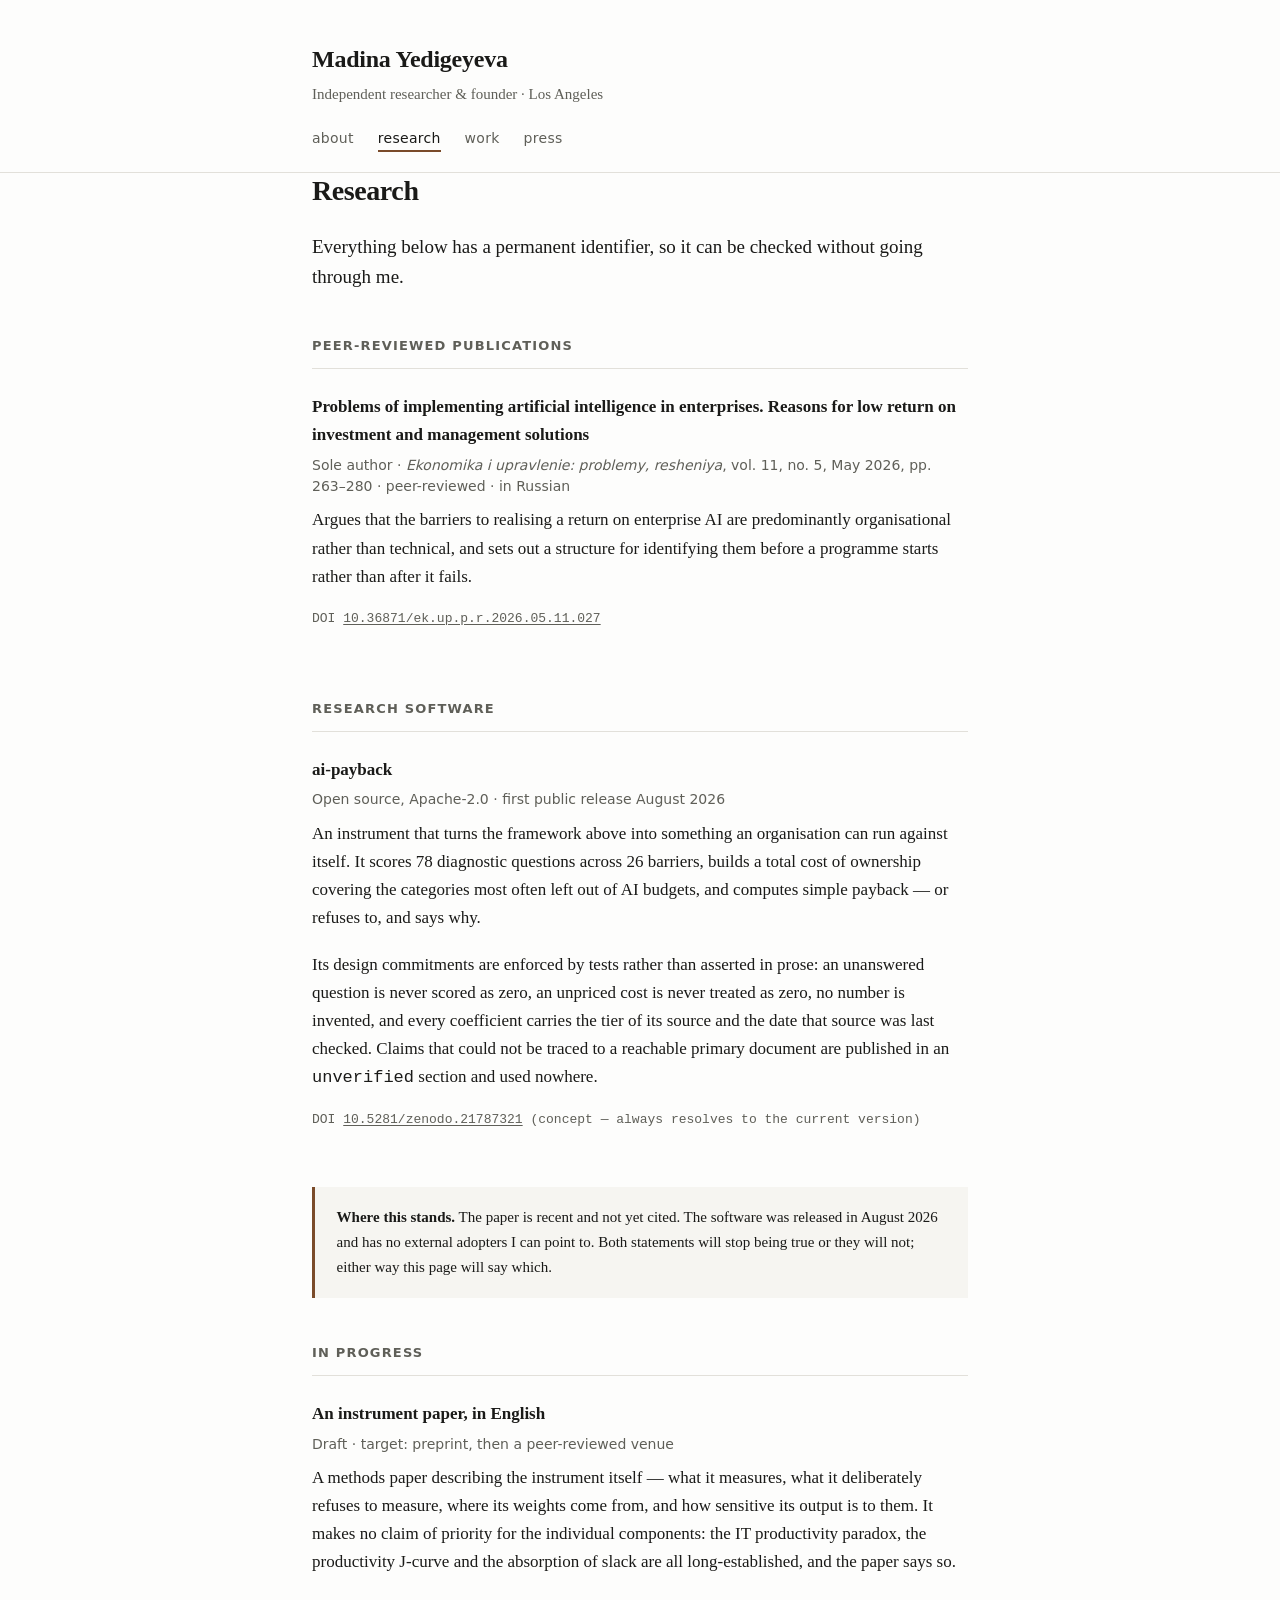
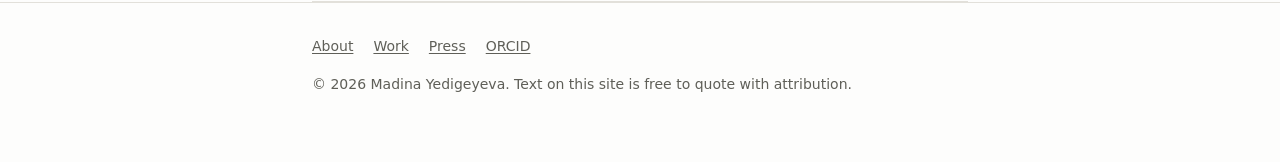
==== research.html @ 942b72ce "Personal site: four static pages, no build step, nothing that cannot be checked Four pages — about, " ====
<!doctype html>
<html lang="en">
<head>
<meta charset="utf-8">
<meta name="viewport" content="width=device-width, initial-scale=1">
<title>Research — Madina Yedigeyeva</title>
<meta name="description" content="Peer-reviewed publications and open research software on the economics of enterprise AI adoption, each with a permanent identifier.">
<link rel="canonical" href="https://madinayedigeyeva.com/research.html">
<link rel="stylesheet" href="style.css">
</head>
<body>

<header>
  <div class="wrap">
    <p class="name"><a href="/">Madina Yedigeyeva</a></p>
    <p class="role">Independent researcher &amp; founder · Los Angeles</p>
    <nav>
      <a href="/">about</a>
      <a href="research.html" aria-current="page">research</a>
      <a href="work.html">work</a>
      <a href="press.html">press</a>
    </nav>
  </div>
</header>

<main class="wrap">

  <h1>Research</h1>

  <p class="lead">
    Everything below has a permanent identifier, so it can be checked without going through me.
  </p>

  <h2>Peer-reviewed publications</h2>

  <div class="item">
    <h3><a href="https://doi.org/10.36871/ek.up.p.r.2026.05.11.027">Problems of implementing
      artificial intelligence in enterprises. Reasons for low return on investment and
      management solutions</a></h3>
    <p class="meta">Sole author · <em>Ekonomika i upravlenie: problemy, resheniya</em>,
      vol. 11, no. 5, May 2026, pp. 263–280 · peer-reviewed · in Russian</p>
    <p>
      Argues that the barriers to realising a return on enterprise AI are predominantly
      organisational rather than technical, and sets out a structure for identifying them
      before a programme starts rather than after it fails.
    </p>
    <p class="ids">DOI <a href="https://doi.org/10.36871/ek.up.p.r.2026.05.11.027">10.36871/ek.up.p.r.2026.05.11.027</a></p>
  </div>

  <h2>Research software</h2>

  <div class="item">
    <h3><a href="https://github.com/madinaedigeeva/ai-payback">ai-payback</a></h3>
    <p class="meta">Open source, Apache-2.0 · first public release August 2026</p>
    <p>
      An instrument that turns the framework above into something an organisation can run
      against itself. It scores 78 diagnostic questions across 26 barriers, builds a total cost
      of ownership covering the categories most often left out of AI budgets, and computes
      simple payback — or refuses to, and says why.
    </p>
    <p>
      Its design commitments are enforced by tests rather than asserted in prose: an unanswered
      question is never scored as zero, an unpriced cost is never treated as zero, no number is
      invented, and every coefficient carries the tier of its source and the date that source
      was last checked. Claims that could not be traced to a reachable primary document are
      published in an <code>unverified</code> section and used nowhere.
    </p>
    <p class="ids">
      DOI <a href="https://doi.org/10.5281/zenodo.21787321">10.5281/zenodo.21787321</a>
      (concept — always resolves to the current version)
    </p>
  </div>

  <div class="note">
    <p>
      <strong>Where this stands.</strong> The paper is recent and not yet cited. The software
      was released in August 2026 and has no external adopters I can point to. Both statements
      will stop being true or they will not; either way this page will say which.
    </p>
  </div>

  <h2>In progress</h2>

  <div class="item">
    <h3>An instrument paper, in English</h3>
    <p class="meta">Draft · target: preprint, then a peer-reviewed venue</p>
    <p>
      A methods paper describing the instrument itself — what it measures, what it deliberately
      refuses to measure, where its weights come from, and how sensitive its output is to them.
      It makes no claim of priority for the individual components: the IT productivity paradox,
      the productivity J-curve and the absorption of slack are all long-established, and the
      paper says so.
    </p>
  </div>

</main>

<footer>
  <div class="wrap">
    <ul>
      <li><a href="/">About</a></li>
      <li><a href="work.html">Work</a></li>
      <li><a href="press.html">Press</a></li>
      <li><a href="https://orcid.org/0009-0009-2774-0897">ORCID</a></li>
    </ul>
    <p>© 2026 Madina Yedigeyeva. Text on this site is free to quote with attribution.</p>
  </div>
</footer>

</body>
</html>
---- style.css ----
/* Madina Yedigeyeva — personal site.
   No framework, no build step, no external requests. One stylesheet, hand-written,
   so that in five years it still renders exactly as it does today. */

:root {
  --bg: #fdfdfc;
  --fg: #1a1a18;
  --muted: #5f5f58;
  --rule: #e2e0da;
  --accent: #7a4b2a;
  --card: #f6f5f1;
  --max: 44rem;
}

@media (prefers-color-scheme: dark) {
  :root {
    --bg: #14140f;
    --fg: #ece9e1;
    --muted: #9b968a;
    --rule: #2e2d26;
    --accent: #d9a273;
    --card: #1c1b15;
  }
}

*, *::before, *::after { box-sizing: border-box; }

html { -webkit-text-size-adjust: 100%; }

body {
  margin: 0;
  background: var(--bg);
  color: var(--fg);
  font: 400 1.0625rem/1.65 ui-serif, Georgia, "Iowan Old Style", "Times New Roman", serif;
  font-synthesis-weight: none;
}

.wrap { max-width: var(--max); margin: 0 auto; padding: 0 1.5rem; }

/* ---------- header ---------- */

header {
  border-bottom: 1px solid var(--rule);
  padding: 2.5rem 0 1.25rem;
}

header .name {
  font-size: 1.5rem;
  font-weight: 600;
  letter-spacing: -0.01em;
  margin: 0 0 0.15rem;
}
header .name a { color: inherit; text-decoration: none; }

header .role {
  margin: 0 0 1.5rem;
  color: var(--muted);
  font-size: 0.9375rem;
}

nav { display: flex; flex-wrap: wrap; gap: 1.5rem; }

nav a {
  font: 500 0.875rem/1 ui-sans-serif, system-ui, -apple-system, "Segoe UI", sans-serif;
  letter-spacing: 0.02em;
  text-transform: lowercase;
  color: var(--muted);
  text-decoration: none;
  padding-bottom: 0.35rem;
  border-bottom: 2px solid transparent;
}
nav a:hover { color: var(--fg); }
nav a[aria-current="page"] { color: var(--fg); border-bottom-color: var(--accent); }

/* ---------- content ---------- */

main { padding: 3rem 0 4rem; }

h1 {
  font-size: 1.75rem;
  font-weight: 600;
  letter-spacing: -0.015em;
  line-height: 1.25;
  margin: 0 0 1.5rem;
}

h2 {
  font: 600 0.8125rem/1 ui-sans-serif, system-ui, -apple-system, sans-serif;
  letter-spacing: 0.09em;
  text-transform: uppercase;
  color: var(--muted);
  margin: 3rem 0 1rem;
}

h3 { font-size: 1.0625rem; font-weight: 600; margin: 0 0 0.35rem; }

p { margin: 0 0 1.15rem; }

.lead { font-size: 1.1875rem; line-height: 1.55; }

a { color: var(--accent); text-decoration-thickness: 1px; text-underline-offset: 2px; }
a:hover { text-decoration-thickness: 2px; }

hr { border: 0; border-top: 1px solid var(--rule); margin: 3rem 0; }

/* ---------- item list (works, projects) ---------- */

.item {
  border-top: 1px solid var(--rule);
  padding: 1.5rem 0;
}
.item:last-child { border-bottom: 1px solid var(--rule); }
.item h3 a { color: inherit; text-decoration: none; }
.item h3 a:hover { color: var(--accent); text-decoration: underline; }
.item .meta {
  font: 400 0.875rem/1.5 ui-sans-serif, system-ui, sans-serif;
  color: var(--muted);
  margin: 0 0 0.6rem;
}
.item p:last-child { margin-bottom: 0; }

.ids {
  font: 400 0.8125rem/1.6 ui-monospace, SFMono-Regular, "SF Mono", Menlo, monospace;
  color: var(--muted);
  margin-top: 0.6rem;
  word-break: break-word;
}
.ids a { color: var(--muted); }
.ids a:hover { color: var(--accent); }

/* ---------- callout ---------- */

.note {
  background: var(--card);
  border-left: 3px solid var(--accent);
  padding: 1.15rem 1.35rem;
  margin: 2rem 0;
  font-size: 0.9375rem;
}
.note p:last-child { margin-bottom: 0; }

/* ---------- footer ---------- */

footer {
  border-top: 1px solid var(--rule);
  padding: 2rem 0 3rem;
  font: 400 0.875rem/1.6 ui-sans-serif, system-ui, sans-serif;
  color: var(--muted);
}
footer ul { list-style: none; margin: 0 0 1rem; padding: 0; display: flex; flex-wrap: wrap; gap: 1.25rem; }
footer a { color: var(--muted); }
footer a:hover { color: var(--accent); }

/* ---------- responsive ---------- */

@media (max-width: 34rem) {
  body { font-size: 1rem; }
  header { padding-top: 2rem; }
  h1 { font-size: 1.5rem; }
  .lead { font-size: 1.0625rem; }
  main { padding: 2.25rem 0 3rem; }
}

@media print {
  :root { --bg: #fff; --fg: #000; --muted: #444; --rule: #ccc; --accent: #000; }
  nav, footer { display: none; }
}
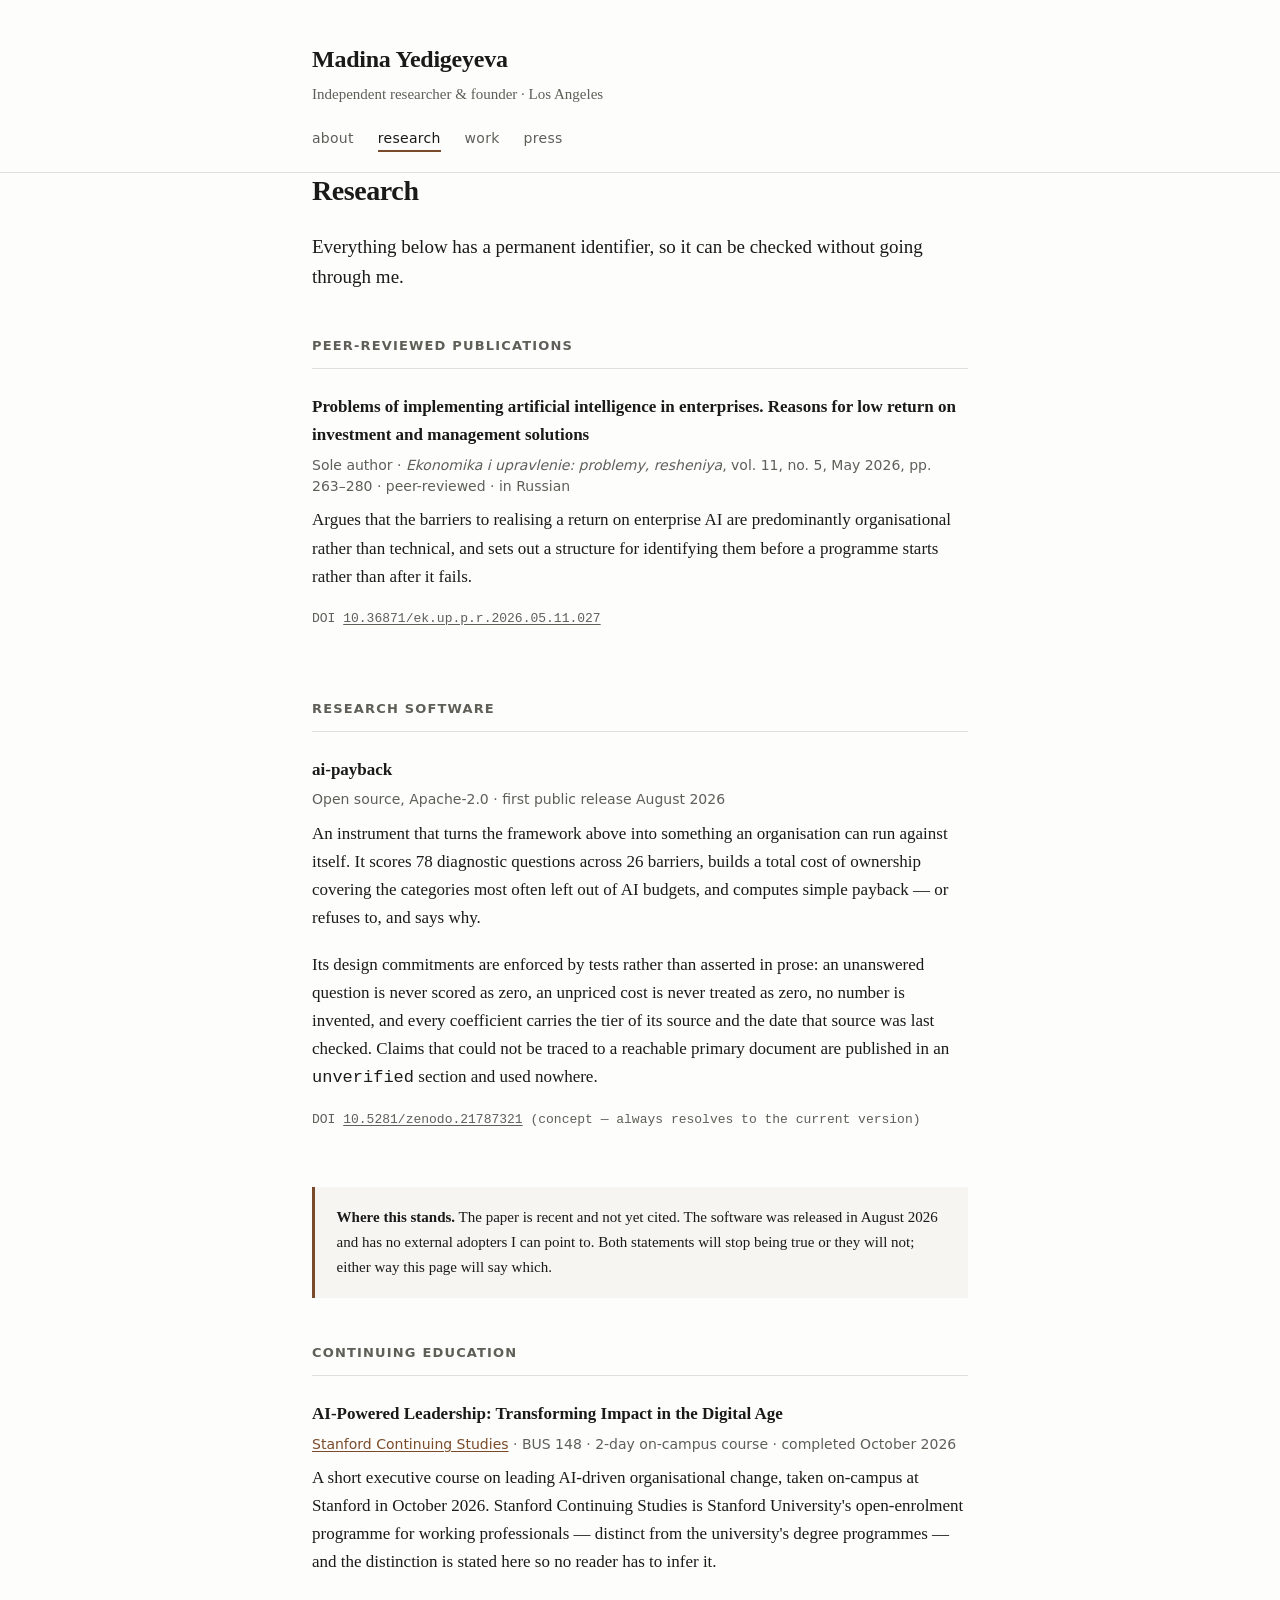
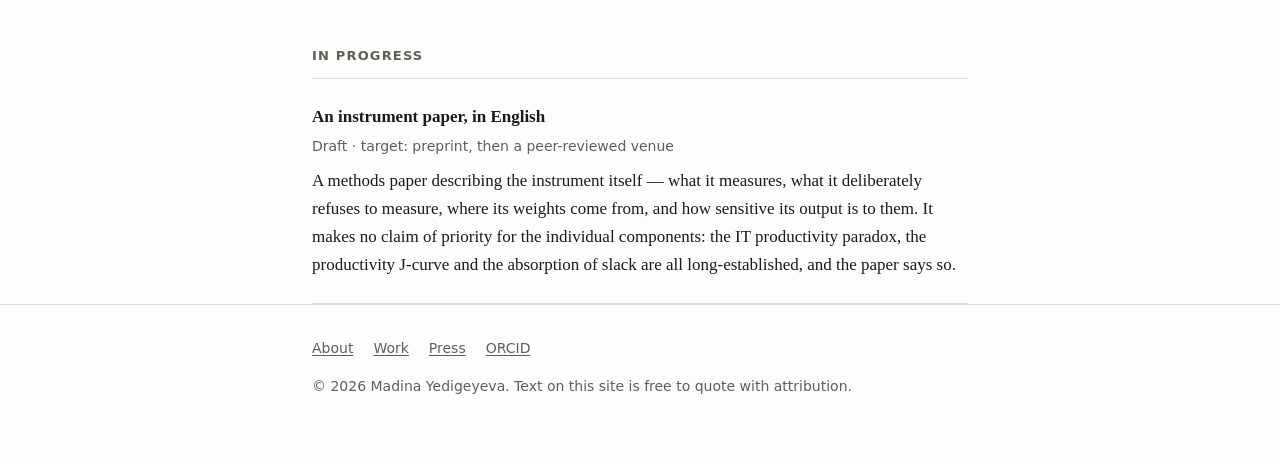
==== commit 9a0ebee7: "Add continuing education: Stanford Continuing Studies BUS 148 Adds AI-Powered Leadership: Transformi" ====
--- a/research.html
+++ b/research.html
@@ -79,6 +79,20 @@
     </p>
   </div>
 
+  <h2>Continuing education</h2>
+
+  <div class="item">
+    <h3>AI-Powered Leadership: Transforming Impact in the Digital Age</h3>
+    <p class="meta"><a href="https://continuingstudies.stanford.edu/">Stanford Continuing
+      Studies</a> · BUS 148 · 2-day on-campus course · completed October 2026</p>
+    <p>
+      A short executive course on leading AI-driven organisational change, taken on-campus at
+      Stanford in October 2026. Stanford Continuing Studies is Stanford University's
+      open-enrolment programme for working professionals — distinct from the university's
+      degree programmes — and the distinction is stated here so no reader has to infer it.
+    </p>
+  </div>
+
   <h2>In progress</h2>
 
   <div class="item">
